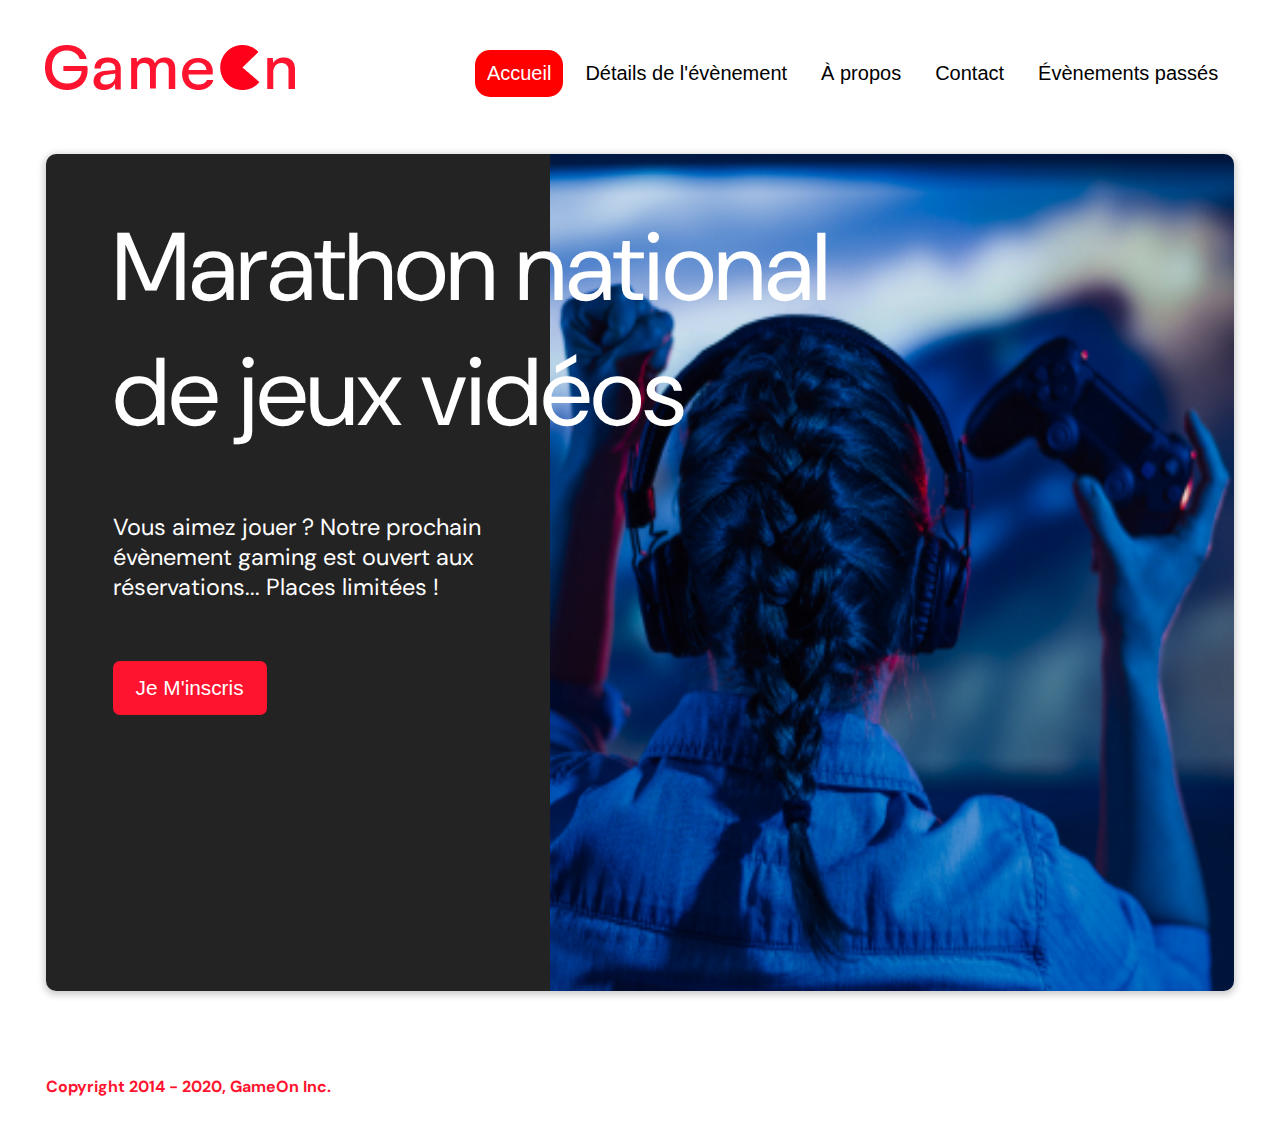
==== GameOn-website-FR-master/starterOnly/index.html @ 9d871f65 "ajout fonction closeModal" ====
<!DOCTYPE html>
<html lang="en">
  <head>
    <meta charset="utf-8" />
    <title>Reservation</title>
    <meta name="viewport" content="width=device-width,initial-scale=1" />
    <link rel="stylesheet" href="modal.css" />
    <link rel="stylesheet" href="https://cdnjs.cloudflare.com/ajax/libs/font-awesome/4.7.0/css/font-awesome.min.css">
    <link
      href="https://fonts.googleapis.com/css?family=DM+Sans"
      rel="stylesheet"
    />
  </head>
  <body>
    <div class="topnav" id="myTopnav">
      <div class="header-logo">
      <img alt="logo" src="Logo.png" width="auto" height="auto" />
    </div>
    <div class="main-navbar">
      
      <a href="#" class="active"><span>Accueil</span></a>
      <a href="#"><span>Détails de l'évènement</span></a>
      <a href="#"><span>À propos</span></a>
      <a href="#"><span>Contact</span></a>
      <a href="#"><span>Évènements passés</span></a>
      <a href="javascript:void(0);" class="icon" onclick="editNav()">
        <i class="fa fa-bars"></i>
      </a>
    </div>
    </div>
  </div>
    <main>
      <div class="hero-section">
        <div class="hero-content">
          <h1 class="hero-headline">
            Marathon national<br>
            de jeux vidéos
          </h1>
          <p class="hero-text">
            Vous aimez jouer ? Notre prochain évènement gaming est ouvert
            aux réservations... Places limitées !
          </p>
          <button class="btn-signup modal-btn">
            je m'inscris
          </button>
        </div>
        <div class="hero-img">
          <img src="./bg_img.jpg" alt="img" />
        </div>
        <button class="btn-signup modal-btn">
          je m'inscris
        </button>
      </div>

      <div class="bground">
        <div class="content">
          <span id="close"></span>
          <div class="modal-body">
            <form
              name="reserve"
              action="index.html"
              method="get"
              onsubmit="return validate();"
            >
              <div
                class="formData">
                <label>Prénom</label><br>
                <input
                  class="text-control"
                  type="text"
                  id="first"
                  name="first"
                  minlength="2"
                /><br>
              </div>
              <div
                class="formData">
                <label>Nom</label><br>
                <input
                  class="text-control"
                  type="text"
                  id="last"
                  name="last"
                /><br>
              </div>
              <div
                class="formData">
                <label>E-mail</label><br>
                <input
                  class="text-control"
                  type="email"
                  id="email"
                  name="email"
                /><br>
              </div>
              <div
                class="formData">
                <label>Date de naissance</label><br>
                <input
                  class="text-control"
                  type="date"
                  id="birthdate"
                  name="birthdate"
                /><br>
              </div>
              <div
                class="formData">
                <label>À combien de tournois GameOn avez-vous déjà participé ?</label><br>
                <input type="number" class="text-control" id="quantity" name="quantity" min="0" max="99">
              </div>
              <p class="text-label">Quelles villes ?</p>
              <div
                class="formData">
                <input
                  class="checkbox-input"
                  type="radio"
                  id="location1"
                  name="location"
                  value="New York"
                />
                <label class="checkbox-label" for="location1">
                  <span class="checkbox-icon"></span>
                  New York</label
                >
                <input
                  class="checkbox-input"
                  type="radio"
                  id="location2"
                  name="location"
                  value="San Francisco"
                />
                <label class="checkbox-label" for="location2">
                  <span class="checkbox-icon"></span>
                  San Francisco</label
                >
                <input
                  class="checkbox-input"
                  type="radio"
                  id="location3"
                  name="location"
                  value="Seattle"
                />
                <label class="checkbox-label" for="location3">
                  <span class="checkbox-icon"></span>
                  Seattle</label
                >
                <input
                  class="checkbox-input"
                  type="radio"
                  id="location4"
                  name="location"
                  value="Chicago"
                />
                <label class="checkbox-label" for="location4">
                  <span class="checkbox-icon"></span>
                  Chicago</label
                >
                <input
                  class="checkbox-input"
                  type="radio"
                  id="location5"
                  name="location"
                  value="Boston"
                />
                <label class="checkbox-label" for="location5">
                  <span class="checkbox-icon"></span>
                  Boston</label
                >
                <input
                  class="checkbox-input"
                  type="radio"
                  id="location6"
                  name="location"
                  value="Portland"
                />
                <label class="checkbox-label" for="location6">
                  <span class="checkbox-icon"></span>
                  Portland</label
                >
              </div>

              <div
                class="formData">
                <input
                  class="checkbox-input"
                  type="checkbox"
                  id="checkbox1"
                  checked
                />
                <label class="checkbox2-label" for="checkbox1" required>
                  <span class="checkbox-icon"></span>
                  J'ai lu et accepté les conditions d'utilisation.
                </label>
                <br>
                <input class="checkbox-input" type="checkbox" id="checkbox2" />
                <label class="checkbox2-label" for="checkbox2">
                  <span class="checkbox-icon"></span>
                  Je Je souhaite être prévenu des prochains évènements.
                </label>
                <br>
              </div>
              <input
                class="btn-submit"
                type="submit"
                class="button"
                value="C'est parti"
              />
            </form>
          </div>
        </div>
      </div>
    </main>
    <footer>
      <p class="copyrights">
        Copyright 2014 - 2020, GameOn Inc.
      </p>
    </footer>
    <script src="modal.js"></script>
  </body>
</html>
---- GameOn-website-FR-master/starterOnly/modal.css ----
:root {
  --font-default: "DM Sans", Arial, Helvetica, sans-serif;
  --font-slab: var(--font-default);
  --modal-duration: 0.8s;
}
* {
  box-sizing: border-box;
  margin: 0;
  padding: 0;
}
/* Landing Page */

body {
  margin: 0;
  display: flex;
  flex-direction: column;
  background-image: url("background.png");
  font-family: var(--font-default);
  font-size: 18px;
  max-width: 1300px;
  margin: 0 auto;
}

p {
  margin-bottom: 0;
  padding: 0.5vw;
}

img {
  padding-right: 1rem;
}

.topnav {
  overflow: hidden;
  margin: 3.5%;
}
.header-logo {
    float: left;
}
.main-navbar {
    float: right;
}
.topnav a {
  float: left;
  display: block;
  color: #000000;
  text-align: center;
  padding: 12px 12px;
  margin: 5px;
  text-decoration: none;
  font-size: 20px;
  font-family: Roboto, sans-serif;
}

.topnav a:hover {
  background-color: #ff0000;
  color: #ffffff;
  border-radius: 15px;
}

.topnav a.active {
  background-color: #ff0000;
  color: #ffffff;
  border-radius: 15px;
}

.topnav .icon {
  display: none;
}

@media screen and (max-width: 768px) {
  .topnav a {display: none;}
  .topnav a.icon {
    float: right;
    display: block;
  }
}

@media screen and (max-width: 768px) {
  .topnav.responsive {position: relative;}
  .topnav.responsive .icon {
    position: absolute;
    right: 0;
    top: 0;
  }
  .topnav.responsive a {
    float: none;
    display: block;
    text-align: left;
  }
}



 @media screen and (max-width: 540px) {
  .topnav a {display: none;}
  .topnav a.icon {
    float: right;
    display: block;
    margin-top: -15px;
  }
} 

main {
  font-size: 130%;
  font-weight: bolder;
  color: black;
  padding-top: 0.5vw;
  padding-left: 2vw;
  padding-right: 2vw;
  margin: 1px 20px 15px;
  border-radius: 2rem;
  text-align: justify;


}

.modal-btn {
  font-size: 145%;
  background: #fe142f;
  display: flex;
  margin: auto;
  padding: 2em;
  color: #fff;
  padding: 0.75rem 2.5rem;
  border-radius: 1rem;
  cursor: pointer;
}

.modal-btn:hover {
  background: #3876ac;
}

.footer {
  margin: 20px;
  padding: 10px;
  font-family: var(--font-slab);
}

/* Modal form */

.button {
  background: #fe142f;
  margin-top: 0.5em;
  padding: 1em;
  color: #fff;
  border-radius: 15px;
  cursor: pointer;
  font-size: 16px;
}

.button:hover {
  background: #3876ac;
}

.smFont {
  font-size: 16px;
}

.bground {
  display: none;
  position: fixed;
  z-index: 1;
  left: 0;
  top: 0;
  height: 100%;
  width: 100%;
  overflow: auto;
  background-color: rgba(26, 39, 156, 0.4);
}

.content {
  margin: 5% auto;
  width: 100%;
  max-width: 500px;
  animation-name: modalopen;
  animation-duration: var(--modal-duration);
  background: #232323;
  border-radius: 10px;
  overflow: hidden;
  position: relative;
  color: #fff;
  padding-top: 10px;
}

.modal-body {
  padding: 15px 8%;
  margin: 15px auto;
}

label {
  font-family: var(--font-default);
  font-size: 17px;
  font-weight: normal;
  display: inline-block;
  margin-bottom: 11px;
}
input {
  padding: 8px;
  border: 0.8px solid #ccc;
  outline: none;
}
.text-control {
  margin: 0;
  padding: 8px;
  width: 100%;
  border-radius: 8px;
  font-size: 20px;
  height: 48px;
}
.formData[data-error]::after {
  content: attr(data-error);
  font-size: 0.4em;
  color: #e54858;
  display: block;
  margin-top: 7px;
  margin-bottom: 7px;
  text-align: right;
  line-height: 0.3;
  opacity: 0;
  transition: 0.3s;
}
.formData[data-error-visible="true"]::after {
  opacity: 1;
}
.formData[data-error-visible="true"] .text-control {
  border: 2px solid #e54858;
}
/* 
input[data-error]::after {
    content: attr(data-error);
    font-size: 0.4em;
    color: red;
} */
.checkbox-label,
.checkbox2-label {
  position: relative;
  margin-left: 36px;
  font-size: 12px;
  font-weight: normal;
}
.checkbox-label .checkbox-icon,
.checkbox2-label .checkbox-icon {
  display: block;
  width: 20px;
  height: 20px;
  border: 2px solid #279e7a;
  border-radius: 50%;
  text-indent: 29px;
  white-space: nowrap;
  position: absolute;
  left: -30px;
  top: -1px;
  transition: 0.3s;
}
.checkbox-label .checkbox-icon::after,
.checkbox2-label .checkbox-icon::after {
  content: "";
  width: 13px;
  height: 13px;
  background-color: #279e7a;
  border-radius: 50%;
  text-indent: 29px;
  white-space: nowrap;
  position: absolute;
  left: 50%;
  top: 50%;
  transform: translate(-50%, -50%);
  transition: 0.3s;
  opacity: 0;
}
.checkbox-input {
  display: none;
}
.checkbox-input:checked + .checkbox-label .checkbox-icon::after,
.checkbox-input:checked + .checkbox2-label .checkbox-icon::after {
  opacity: 1;
}
.checkbox-input:checked + .checkbox2-label .checkbox-icon {
  background: #279e7a;
}
.checkbox2-label .checkbox-icon {
  border-radius: 4px;
  border: 0;
  background: #c4c4c4;
}
.checkbox2-label .checkbox-icon::after {
  width: 7px;
  height: 4px;
  border-radius: 2px;
  background: transparent;
  border: 2px solid transparent;
  border-bottom-color: #fff;
  border-left-color: #fff;
  transform: rotate(-55deg);
  left: 21%;
  top: 19%;
}
.close {
  position: absolute;
  right: 15px;
  top: 15px;
  width: 32px;
  height: 32px;
  opacity: 1;
  cursor: pointer;
  transform: scale(0.7);
}
.close:before,
.close:after {
  position: absolute;
  left: 15px;
  content: " ";
  height: 33px;
  width: 3px;
  background-color: #fff;
}
.close:before {
  transform: rotate(45deg);
}
.close:after {
  transform: rotate(-45deg);
}
.btn-submit,
.btn-signup {
  background: #fe142f;
  display: block;
  margin: 0 auto;
  border-radius: 7px;
  font-size: 1rem;
  padding: 12px 82px;
  color: #fff;
  cursor: pointer;
  border: 0;
}
/* custom select styles */
.custom-select {
  position: relative;
  font-family: Arial;
  font-size: 1.1rem;
  font-weight: normal;
}

.custom-select select {
  display: none;
}
.select-selected {
  background-color: #fff;
}

/* Style the arrow inside the select element: */
.select-selected:after {
  position: absolute;
  content: "";
  top: 10px;
  right: 13px;
  width: 11px;
  height: 11px;
  border: 3px solid transparent;
  border-bottom-color: #f00;
  border-left-color: #f00;
  transform: rotate(-48deg);
  border-radius: 5px 0 5px 0;
}

/* Point the arrow upwards when the select box is open (active): */
.select-selected.select-arrow-active:after {
  transform: rotate(135deg);
  top: 13px;
}

.select-items div,
.select-selected {
  color: #000;
  padding: 11px 16px;
  border: 1px solid transparent;
  border-color: transparent transparent rgba(0, 0, 0, 0.1) transparent;
  cursor: pointer;
  border-radius: 8px;
  height: 48px;
}

/* Style items (options): */
.select-items {
  position: absolute;
  background-color: #fff;
  top: 89%;
  left: 0;
  right: 0;
  z-index: 99;
}

/* Hide the items when the select box is closed: */
.select-hide {
  display: none;
}

.select-items div:hover,
.same-as-selected {
  background-color: rgba(0, 0, 0, 0.1);
}
/* custom select end */
.text-label {
  font-weight: normal;
  font-size: 16px;
}
.hero-section {
  min-height: 93vh;
  border-radius: 10px;
  display: grid;
  grid-template-columns: repeat(12, 1fr);
  overflow: hidden;
  box-shadow: 0 2px 7px 2px rgba(0, 0, 0, 0.2);
  margin-bottom: 10px;
}
.hero-content {
  padding: 51px 67px;
  grid-column: span 4;
  background: #232323;
  color: #fff;
  position: relative;
  text-align: left;
  min-width: 424px;
}
.hero-content::after {
  content: "";
  width: 100%;
  height: 100%;
  background: #232323;
  position: absolute;
  right: -80px;
  top: 0;
}
.hero-content > * {
  position: relative;
  z-index: 1;
}
.hero-headline {
  font-size: 6rem;
  font-weight: normal;
  white-space: nowrap;
}
.hero-text {
  width: 146%;
  font-weight: normal;
  margin-top: 57px;
  padding: 0;
}
.btn-signup {
  outline: none;
  text-transform: capitalize;
  font-size: 1.3rem;
  padding: 15px 23px;
  margin: 0;
  margin-top: 59px;
}
.hero-img {
  grid-column: span 8;
}
.hero-img img {
  width: 100%;
  height: 100%;
  display: block;
  padding: 0;
}
.copyrights {
  color: #fe142f;
  padding: 0;
  font-size: 1rem;
  margin: 60px 0 30px;
  font-weight: bolder;
}
.hero-section > .btn-signup {
  display: none;
}
footer {
  padding-left: 2vw;
  padding-right: 2vw;
  margin: 0 20px;
}
@media screen and (max-width: 800px) {
  .hero-section {
    display: block;
    box-shadow: unset;
  }
  .hero-content {
    background: #fff;
    color: #000;
    padding: 20px;
  }
  .hero-content::after {
    content: unset;
  }
  .hero-content .btn-signup {
    display: none;
  }
  .hero-headline {
    font-size: 4.5rem;
    white-space: normal;
  }
  .hero-text {
    width: unset;
    font-size: 1.5rem;
  }
  .hero-img img {
    border-radius: 10px;
    margin-top: 40px;
  }
  .hero-section > .btn-signup {
    display: block;
    margin: 32px auto 10px;
    padding: 12px 35px;
  }
  .copyrights {
    margin-top: 50px;
    text-align: center;
  }
}

@keyframes modalopen {
  from {
    opacity: 0;
    transform: translateY(-150px);
  }
  to {
    opacity: 1;
  }
}
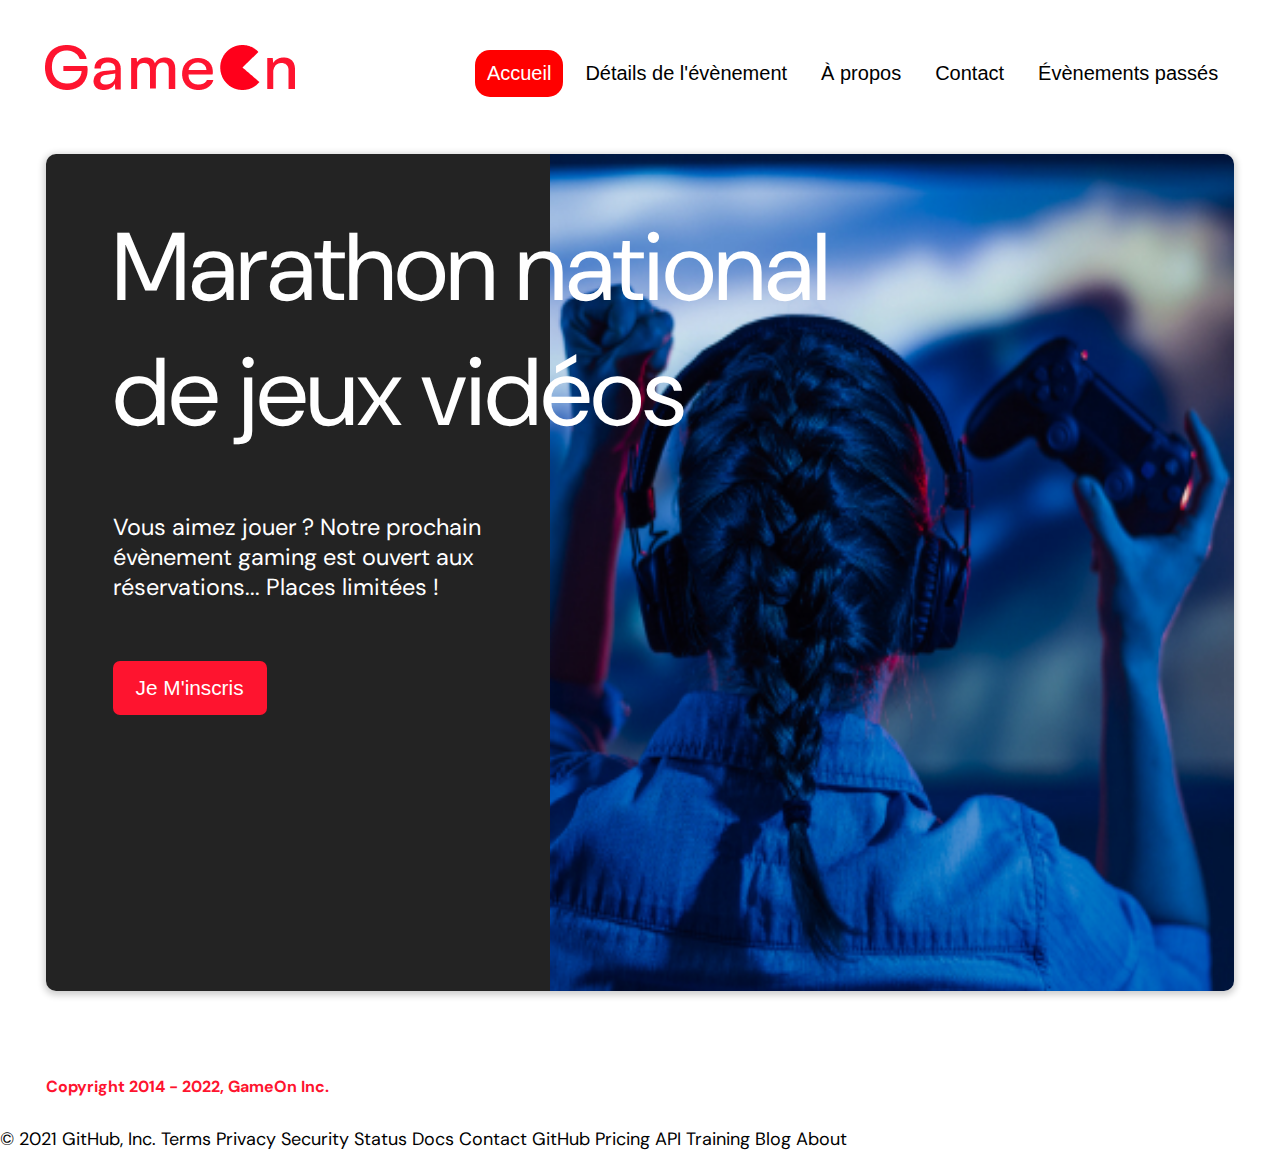
==== commit 1ee479f2: "ajout des validations entrées de formulaires" ====
--- a/GameOn-website-FR-master/starterOnly/index.html
+++ b/GameOn-website-FR-master/starterOnly/index.html
@@ -54,13 +54,13 @@
 
       <div class="bground">
         <div class="content">
-          <span id="close"></span>
+          <span class="close"></span>
           <div class="modal-body">
             <form
               name="reserve"
               action="index.html"
               method="get"
-              onsubmit="return validate();"
+              
             >
               <div
                 class="formData">
@@ -70,7 +70,6 @@
                   type="text"
                   id="first"
                   name="first"
-                  minlength="2"
                 /><br>
               </div>
               <div
@@ -108,7 +107,7 @@
                 <label>À combien de tournois GameOn avez-vous déjà participé ?</label><br>
                 <input type="number" class="text-control" id="quantity" name="quantity" min="0" max="99">
               </div>
-              <p class="text-label">Quelles villes ?</p>
+              <p class="text-label">A quel tournoi souhaitez-vous participer cette année ?</p>
               <div
                 class="formData">
                 <input
@@ -185,6 +184,7 @@
                   class="checkbox-input"
                   type="checkbox"
                   id="checkbox1"
+                  name="checkbox1"
                   checked
                 />
                 <label class="checkbox2-label" for="checkbox1" required>
@@ -195,7 +195,7 @@
                 <input class="checkbox-input" type="checkbox" id="checkbox2" />
                 <label class="checkbox2-label" for="checkbox2">
                   <span class="checkbox-icon"></span>
-                  Je Je souhaite être prévenu des prochains évènements.
+                  Je souhaite être prévenu des prochains évènements.
                 </label>
                 <br>
               </div>
@@ -212,9 +212,21 @@
     </main>
     <footer>
       <p class="copyrights">
-        Copyright 2014 - 2020, GameOn Inc.
+        Copyright 2014 - 2022, GameOn Inc.
       </p>
     </footer>
     <script src="modal.js"></script>
   </body>
 </html>
+© 2021 GitHub, Inc.
+Terms
+Privacy
+Security
+Status
+Docs
+Contact GitHub
+Pricing
+API
+Training
+Blog
+About
